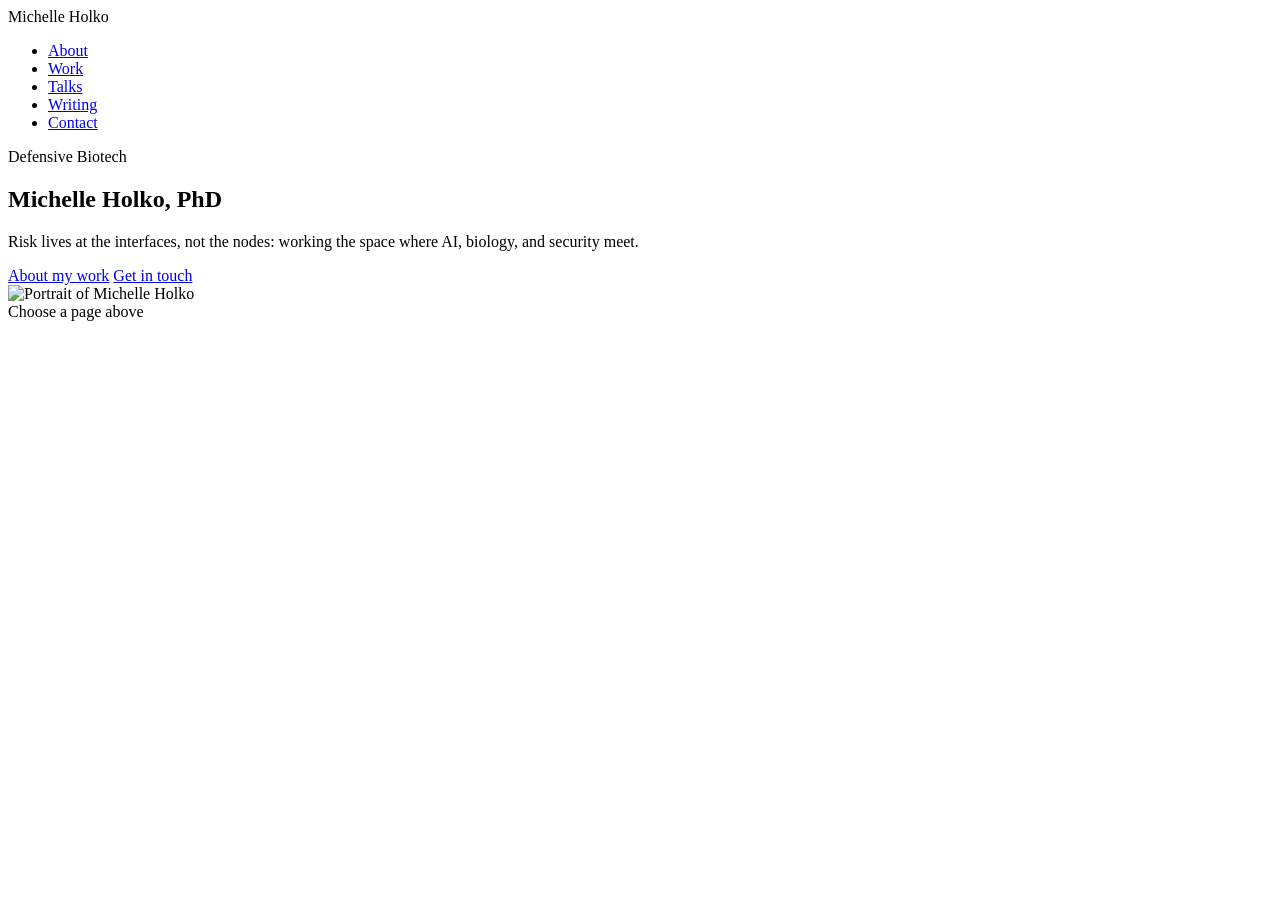
==== index.html @ 617e9eb0 "Add files via upload" ====
<!DOCTYPE html>
<html lang="en">
<head>
<meta charset="UTF-8">
<meta name="viewport" content="width=device-width, initial-scale=1.0">
<title>Michelle Holko</title>
<link rel="stylesheet" href="css/site.css">
</head>
<body class="theme-dark">

<div class="d-nav">
  <div class="wrap">
    <div class="d-name">Michelle Holko</div>
    <ul class="d-links">
      <li><a href="about.html">About</a></li>
      <li><a href="work.html">Work</a></li>
      <li><a href="talks.html">Talks</a></li>
      <li><a href="writing.html">Writing</a></li>
      <li><a href="contact.html">Contact</a></li>
    </ul>
  </div>
</div>

<section class="hero">
  <div class="wrap">
    <div class="hero-copy">
      <span class="eyebrow">Defensive Biotech</span>
      <h1>Michelle Holko, PhD</h1>
      <p class="tagline">Risk lives at the interfaces, not the nodes: working the space where AI, biology, and security meet.</p>
      <div class="hero-links">
        <a class="primary" href="about.html">About my work</a>
        <a href="contact.html">Get in touch</a>
      </div>
    </div>
    <div class="hero-portrait">
      <img src="images/headshot.jpg" alt="Portrait of Michelle Holko">
    </div>
  </div>
</section>

<div class="scroll-cue">Choose a page above</div>

</body>
</html>
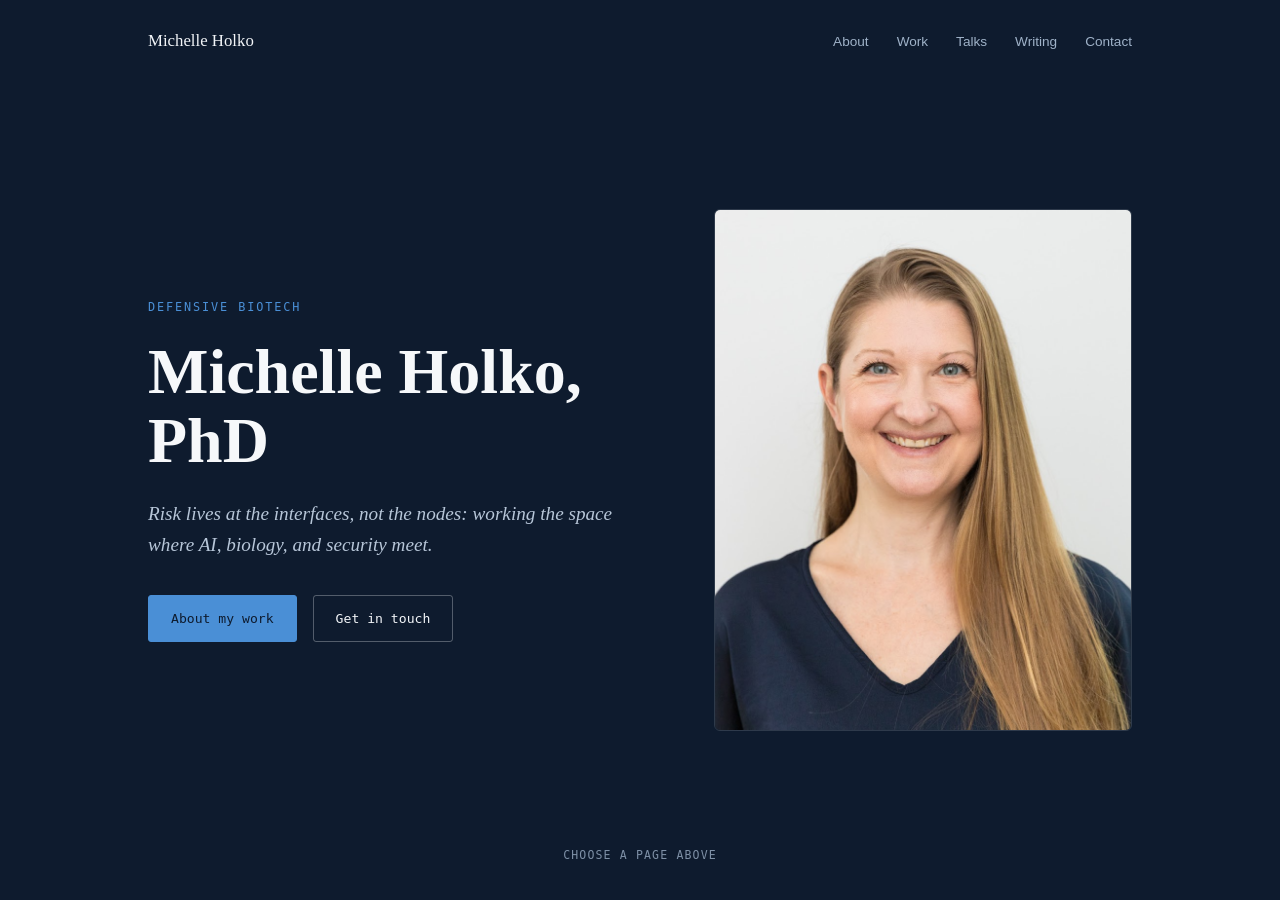
==== commit b6583ac6: "Add files via upload" ====
--- a/index.html
+++ b/index.html
@@ -4,7 +4,7 @@
 <meta charset="UTF-8">
 <meta name="viewport" content="width=device-width, initial-scale=1.0">
 <title>Michelle Holko</title>
-<link rel="stylesheet" href="css/site.css">
+<link rel="stylesheet" href="site.css">
 </head>
 <body class="theme-dark">
 
@@ -33,7 +33,7 @@
       </div>
     </div>
     <div class="hero-portrait">
-      <img src="images/headshot.jpg" alt="Portrait of Michelle Holko">
+      <img src="headshot.jpg" alt="Portrait of Michelle Holko">
     </div>
   </div>
 </section>
--- a/site.css
+++ b/site.css
@@ -0,0 +1,172 @@
+@import url('https://fonts.googleapis.com/css2?family=Fraunces:opsz,wght@9..144,400;9..144,500;9..144,600&family=IBM+Plex+Sans:wght@400;500;600&family=IBM+Plex+Mono:wght@400;500&display=swap');
+
+:root{
+  --max:1040px;
+  /* light theme (interior pages) */
+  --l-bg:#F6F7F9;
+  --l-bg-deep:#ECEEF2;
+  --l-ink:#1B2A3E;
+  --l-slate:#5A6472;
+  --l-slate-light:#8B93A0;
+  --l-accent:#2E5C8A;
+  --l-accent-deep:#1F4266;
+  --l-accent-bg:#E5ECF3;
+  --l-line:#DBE0E6;
+  --l-gold:#9C7A33;
+}
+*{box-sizing:border-box;}
+html{scroll-behavior:smooth;}
+body{
+  margin:0;
+  font-family:'IBM Plex Sans', sans-serif;
+  line-height:1.6;
+  font-size:16px;
+}
+h1,h2,h3{font-family:'Fraunces', serif; font-weight:600; margin:0;}
+.wrap{max-width:var(--max); margin:0 auto; padding:0 28px;}
+a{text-decoration:none;}
+
+/* ============ LIGHT THEME (interior pages) ============ */
+body.theme-light{background:var(--l-bg); color:var(--l-ink);}
+.theme-light a{color:var(--l-accent-deep);}
+.theme-light .eyebrow{
+  font-family:'IBM Plex Mono', monospace; font-size:0.72rem; letter-spacing:0.14em;
+  text-transform:uppercase; color:var(--l-accent-deep);
+}
+.theme-light nav{
+  position:sticky; top:0; z-index:50;
+  background:rgba(246,247,249,0.92); backdrop-filter:blur(6px);
+  border-bottom:1px solid var(--l-line);
+}
+.theme-light nav .wrap{display:flex; align-items:center; justify-content:space-between; padding:16px 28px;}
+.theme-light .nav-name{font-family:'Fraunces', serif; font-weight:600; font-size:1.05rem; color:var(--l-ink);}
+.theme-light .nav-links{display:flex; gap:26px; list-style:none; margin:0; padding:0; font-size:0.88rem;}
+.theme-light .nav-links a{color:var(--l-slate);}
+.theme-light .nav-links a:hover, .theme-light .nav-links a.active{color:var(--l-accent-deep);}
+
+.theme-light .page-head{padding:64px 0 48px; text-align:center;}
+.theme-light .page-head h1{font-size:clamp(2rem,4vw,2.8rem);}
+.theme-light .page-head p{color:var(--l-slate); max-width:560px; margin:16px auto 0; font-size:1.05rem;}
+
+.theme-light section.block{padding:64px 0;}
+.theme-light section.block.alt{background:var(--l-bg-deep);}
+.theme-light .section-head{text-align:center; margin-bottom:44px;}
+.theme-light .section-head h2{font-size:clamp(1.5rem,3vw,2rem);}
+
+.theme-light .about-copy{max-width:680px; margin:0 auto; text-align:left;}
+.theme-light .about-copy p{margin:0 0 18px; font-size:1.04rem;}
+.theme-light .about-copy p.lede{
+  font-family:'Fraunces', serif; font-size:1.28rem; font-weight:500;
+  color:var(--l-accent-deep); line-height:1.5;
+}
+
+.theme-light .cards{display:grid; grid-template-columns:repeat(3,1fr); gap:22px;}
+.theme-light .card{background:var(--l-bg); border:1px solid var(--l-line); border-radius:4px; padding:30px 26px;}
+.theme-light .card .num{font-family:'IBM Plex Mono', monospace; color:var(--l-gold); font-size:0.82rem; display:block; margin-bottom:14px;}
+.theme-light .card h3{font-size:1.14rem; margin-bottom:10px; color:var(--l-ink);}
+.theme-light .card p{margin:0; color:var(--l-slate); font-size:0.95rem;}
+
+.theme-light .timeline{max-width:720px; margin:0 auto;}
+.theme-light .tl-item{display:grid; grid-template-columns:150px 1fr; gap:24px; padding:22px 0; border-top:1px solid var(--l-line);}
+.theme-light .tl-item:last-child{border-bottom:1px solid var(--l-line);}
+.theme-light .tl-date{font-family:'IBM Plex Mono', monospace; font-size:0.82rem; color:var(--l-slate-light); padding-top:3px;}
+.theme-light .tl-role h3{font-size:1.05rem; margin-bottom:4px; color:var(--l-ink);}
+.theme-light .tl-role p{margin:0; color:var(--l-slate); font-size:0.94rem;}
+
+.theme-light .media-list{max-width:760px; margin:0 auto;}
+.theme-light .media-item{display:flex; justify-content:space-between; align-items:baseline; gap:20px; padding:22px 0; border-top:1px solid var(--l-line);}
+.theme-light .media-list .media-item:last-child{border-bottom:1px solid var(--l-line);}
+.theme-light .media-item h3{font-size:1.04rem; font-family:'IBM Plex Sans', sans-serif; margin-bottom:4px; color:var(--l-ink);}
+.theme-light .media-item p{margin:0; color:var(--l-slate); font-size:0.92rem;}
+.theme-light .media-tag{font-family:'IBM Plex Mono', monospace; font-size:0.74rem; color:var(--l-accent-deep); white-space:nowrap; padding-top:2px;}
+
+.theme-light .writing-grid{display:grid; grid-template-columns:repeat(2,1fr); gap:24px; max-width:840px; margin:0 auto;}
+.theme-light .writing-card{background:var(--l-bg); border:1px solid var(--l-line); border-radius:6px; overflow:hidden;}
+.theme-light .writing-card img{width:100%; height:170px; object-fit:cover; display:block; background:var(--l-bg-deep);}
+.theme-light .writing-card .body{padding:20px 22px;}
+.theme-light .writing-card h3{font-size:1.08rem; margin-bottom:8px; color:var(--l-ink);}
+.theme-light .writing-card p{margin:0 0 12px; color:var(--l-slate); font-size:0.92rem;}
+.theme-light .writing-card a{font-family:'IBM Plex Mono', monospace; font-size:0.78rem;}
+
+.theme-light .img-placeholder{
+  display:flex; align-items:center; justify-content:center;
+  color:var(--l-slate-light); font-family:'IBM Plex Mono', monospace; font-size:0.75rem;
+  border:1px dashed var(--l-slate-light);
+}
+
+.theme-light .contact{text-align:center; padding:80px 0 90px;}
+.theme-light .contact h2{font-size:clamp(1.7rem,3.2vw,2.2rem); margin-bottom:14px; color:var(--l-ink);}
+.theme-light .contact p{color:var(--l-slate); max-width:480px; margin:0 auto 30px;}
+.theme-light .contact-links{display:flex; gap:16px; justify-content:center; flex-wrap:wrap;}
+.theme-light .btn{
+  font-family:'IBM Plex Mono', monospace; font-size:0.82rem; padding:12px 22px; border-radius:3px;
+  border:1px solid var(--l-ink); color:var(--l-ink);
+}
+.theme-light .btn.primary{background:var(--l-accent-deep); color:#fff; border-color:var(--l-accent-deep);}
+
+.theme-light footer{
+  border-top:1px solid var(--l-line); padding:24px 0; text-align:center;
+  color:var(--l-slate-light); font-size:0.8rem; font-family:'IBM Plex Mono', monospace;
+}
+
+.placeholder-flag{
+  display:inline-block; margin-left:8px; font-family:'IBM Plex Mono',monospace;
+  font-size:0.68rem; color:var(--l-gold); border:1px dashed var(--l-gold);
+  padding:1px 6px; border-radius:3px; vertical-align:middle;
+}
+
+/* ============ DARK THEME (home page) ============ */
+body.theme-dark{
+  background:#0E1B2E; color:#F2F5F8; min-height:100vh;
+}
+.theme-dark .d-nav{
+  position:absolute; top:0; left:0; right:0; z-index:10;
+  padding:28px 0;
+}
+.theme-dark .d-nav .wrap{display:flex; justify-content:space-between; align-items:center;}
+.theme-dark .d-name{font-family:'Fraunces', serif; font-size:1.05rem; color:#F2F5F8;}
+.theme-dark .d-links{display:flex; gap:28px; list-style:none; margin:0; padding:0; font-size:0.85rem;}
+.theme-dark .d-links a{color:#9FB2C8;}
+.theme-dark .d-links a:hover{color:#F2F5F8;}
+
+.theme-dark .hero{
+  min-height:100vh; display:flex; align-items:center;
+  padding:120px 0 80px;
+}
+.theme-dark .hero .wrap{display:grid; grid-template-columns:1.1fr 0.9fr; gap:56px; align-items:center;}
+.theme-dark .hero-copy .eyebrow{
+  font-family:'IBM Plex Mono', monospace; font-size:0.74rem; letter-spacing:0.16em;
+  text-transform:uppercase; color:#4A8FD6; margin-bottom:20px; display:block;
+}
+.theme-dark .hero-copy h1{font-size:clamp(2.6rem,5vw,4rem); line-height:1.08; color:#F6F8FA;}
+.theme-dark .hero-copy .tagline{
+  font-family:'Fraunces', serif; font-style:italic; font-weight:400;
+  color:#B7C6D8; font-size:1.2rem; margin:24px 0 34px; max-width:480px;
+}
+.theme-dark .hero-links{display:flex; gap:16px; flex-wrap:wrap;}
+.theme-dark .hero-links a{
+  font-family:'IBM Plex Mono', monospace; font-size:0.82rem; padding:12px 22px;
+  border-radius:3px; border:1px solid rgba(242,245,248,0.3); color:#F2F5F8;
+}
+.theme-dark .hero-links a.primary{background:#4A8FD6; border-color:#4A8FD6; color:#0E1B2E;}
+
+.theme-dark .hero-portrait{
+  width:100%; aspect-ratio:4/5; border-radius:6px; overflow:hidden;
+  border:1px solid rgba(242,245,248,0.14);
+}
+.theme-dark .hero-portrait img{width:100%; height:100%; object-fit:cover; display:block;}
+
+.theme-dark .scroll-cue{
+  position:absolute; bottom:36px; left:50%; transform:translateX(-50%);
+  font-family:'IBM Plex Mono', monospace; font-size:0.72rem; color:#7E90A6;
+  letter-spacing:0.1em; text-transform:uppercase;
+}
+
+@media (max-width: 820px){
+  .theme-light .cards{grid-template-columns:1fr;}
+  .theme-light .writing-grid{grid-template-columns:1fr;}
+  .theme-light .tl-item{grid-template-columns:1fr; gap:4px;}
+  .theme-dark .hero .wrap{grid-template-columns:1fr; text-align:left;}
+  .theme-dark .hero-portrait{max-width:280px;}
+  .theme-light nav .wrap, .theme-dark .d-nav .wrap{flex-direction:column; gap:12px; align-items:flex-start;}
+}
